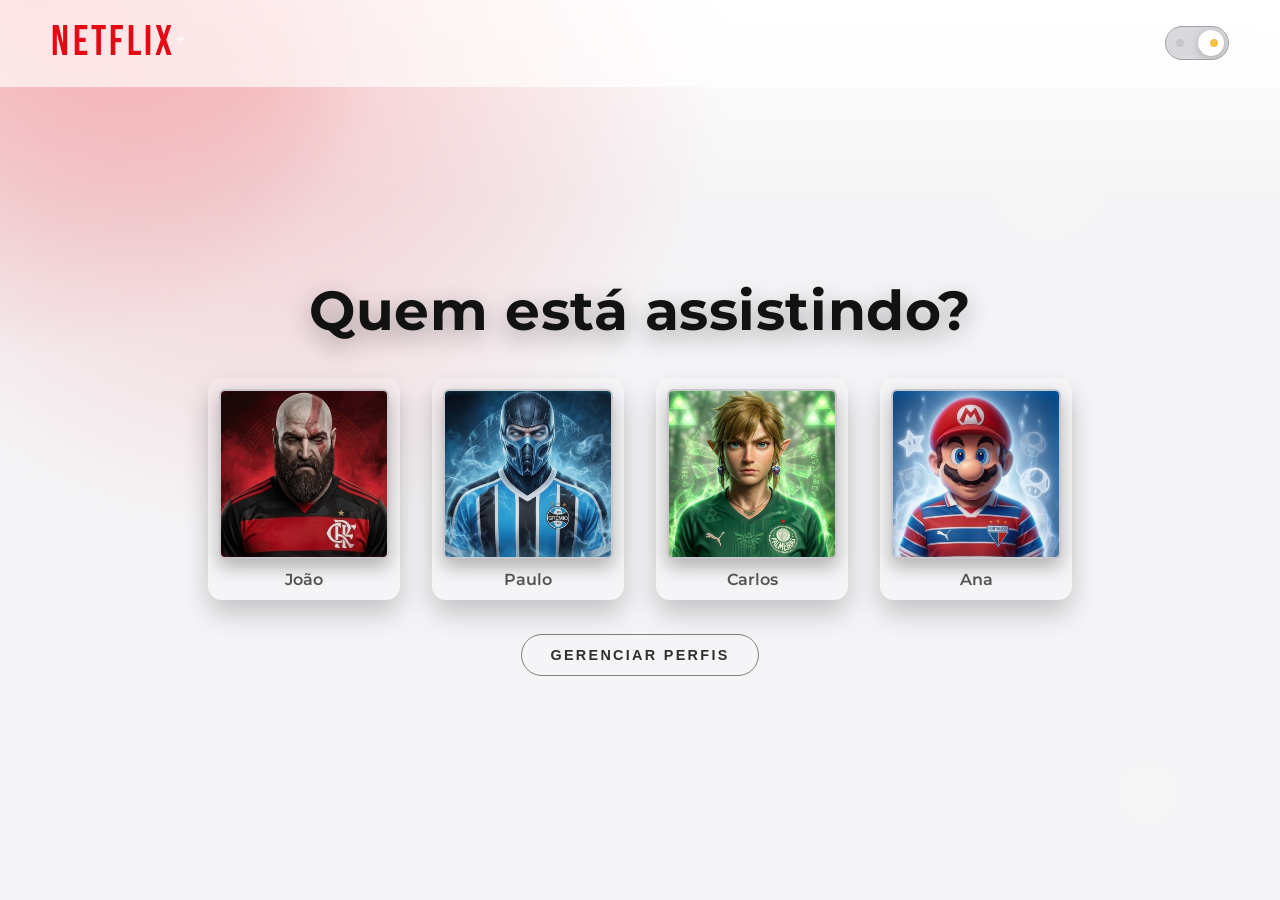
==== index.html @ 4e0b9680 "Rename IndexNet.html to index.html" ====
<!DOCTYPE html> <!-- Informa ao navegador que o documento usa HTML5 -->
<html lang="pt-br"> <!-- Define o idioma da página como português do Brasil -->

<head> <!-- Início da área de metadados/configurações da página -->
    <meta charset="UTF-8"> <!-- Define a codificação para suportar acentos e caracteres especiais -->
    <meta name="viewport" content="width=device-width, initial-scale=1.0">
    <!-- Faz o layout adaptar corretamente em celulares -->
    <title>Netflix+</title> <!-- Define o título exibido na aba do navegador -->
    <link rel="stylesheet" href="style.css"> <!-- Conecta o arquivo de estilos CSS da página -->
    <script src="script.js" defer></script> <!-- Carrega o JavaScript que controla dark/light mode -->
</head>

<body> <!-- Início do conteúdo visível para o usuário -->
    <header class="site-header"> <!-- Topo da página com a marca -->
        <p class="logo">Netflix<span class="logo-plus" aria-hidden="true">+</span></p> <!-- Marca com inspiração no logo da Netflix -->
        <button id="theme-toggle" class="theme-btn" type="button" aria-pressed="true" aria-label="Ativar modo claro" title="Alternar tema"> <!-- Botão toggle para alternar entre dark e light mode -->
            <span class="theme-toggle-thumb" aria-hidden="true"></span> <!-- Indicador visual do toggle -->
        </button>
    </header>

    <main class="profile-screen"> <!-- Conteúdo principal da página -->
        <h1>Quem está assistindo?</h1> <!-- Título principal da tela de seleção de perfis -->
        <section aria-label="Seleção de perfis"> <!-- Seção semântica com rótulo para acessibilidade -->
            <ul class="perfis"> <!-- Lista não ordenada com os perfis -->
                <li class="perfil"> <!-- Item da lista representando um perfil -->
                    <figure> <!-- Agrupa imagem e legenda do perfil -->
                        <a href="catalogo/catalogo.html"> <!-- Link para o catálogo do perfil 1 -->
                            <img src="assets/Perfil 1.png"
                                alt="Personagem Kratos com camisa do Flamengo — retrato intenso em vermelho">
                            <!-- Exibe a imagem do perfil 1; alt descreve a imagem para acessibilidade -->
                            <figcaption>João</figcaption> <!-- Nome exibido abaixo da imagem do perfil -->
                        </a>
                    </figure>
                </li>
                <li class="perfil"> <!-- Item da lista representando um perfil -->
                    <figure> <!-- Agrupa imagem e legenda do perfil -->
                        <a href="catalogo/catalogo.html"> <!-- Link para o catálogo do perfil 2 -->
                            <img src="assets/Perfil 2.png"
                                alt="Personagem Sub-Zero com camisa do Grêmio — personagem em azul e preto cercado por efeitos de gelo">
                            <!-- Exibe a imagem do perfil 2; alt descreve a imagem para acessibilidade -->
                            <figcaption>Paulo</figcaption> <!-- Nome exibido abaixo da imagem do perfil -->
                        </a>
                    </figure>
                </li>
                <li class="perfil"> <!-- Item da lista representando um perfil -->
                    <figure> <!-- Agrupa imagem e legenda do perfil -->
                        <a href="catalogo/catalogo.html"> <!-- Link para o catálogo do perfil 3 -->
                        <img src="assets/Perfil 3.png"
                            alt="Personagem Link c om camisa do Palmeiras — herói em verde com aura mágica e símbolos da Triforce ao fundo.">
                        <!-- Exibe a imagem do perfil 3; alt descreve a imagem para acessibilidade -->
                        <figcaption>Carlos</figcaption> <!-- Nome exibido abaixo da imagem do perfil -->
                        </a>
                    </figure>
                </li>
                <li class="perfil"> <!-- Item da lista representando um perfil -->
                    <figure> <!-- Agrupa imagem e legenda do perfil -->
                        <a href="catalogo/catalogo.html"> <!-- Link para o catálogo do perfil 4 -->
                            <img src="assets/Perfil 4.png"
                                alt="Personagem Mario com camisa do Fortaleza em cenário digital">
                            <!-- Exibe a imagem do perfil 4; alt descreve a imagem para acessibilidade -->
                            <figcaption>Ana</figcaption> <!-- Nome exibido abaixo da imagem do perfil -->
                        </a>
                    </figure>
                </li>
            </ul>
        </section>

        <button type="button" class="manage-btn">Gerenciar perfis</button> <!-- Botão de ação da tela de perfis -->
    </main>
</body>

</html>
---- style.css ----
@import url("https://fonts.googleapis.com/css2?family=Bebas+Neue&family=Montserrat:wght@400;500;600;700&display=swap"); /* Importa fontes da marca e interface */

:root {
    --bg-main: #141414; /* Cor base do fundo principal (modo escuro) */
    --bg-top: #0b0b0b; /* Cor da parte superior do fundo */
    --surface: #181818; /* Cor de superfícies como cards */
    --surface-border: #2a2a2a; /* Cor de borda padrão das superfícies */
    --netflix-red: #e50914; /* Vermelho principal da marca */
    --text-main: #ffffff; /* Cor principal dos textos */
    --text-muted: #b3b3b3; /* Cor de textos secundários */
    --text-hover: #f5f5f5; /* Cor de texto ao passar o mouse */
    --focus-ring: rgba(229, 9, 20, 0.45); /* Cor do contorno de foco para acessibilidade */
    --control-border: #737373; /* Cor da borda de botões/controles */
    --control-text: #b3b3b3; /* Cor do texto de botões/controles */
    --control-hover-border: #ffffff; /* Cor da borda dos controles no hover */
    --control-hover-text: #ffffff; /* Cor do texto dos controles no hover */
    --control-hover-bg: rgba(255, 255, 255, 0.06); /* Fundo dos controles no hover */
    --toggle-track-bg: #1e1e1e; /* Cor do trilho do toggle */
    --toggle-track-border: #5a5a5a; /* Cor da borda do trilho do toggle */
    --toggle-thumb-bg: #f5f5f5; /* Cor da bolinha do toggle */
    --toggle-thumb-shadow: rgba(0, 0, 0, 0.45); /* Sombra da bolinha do toggle */
    --card-glow: rgba(229, 9, 20, 0.22); /* Brilho vermelho dos cards */
    --header-bg: rgba(11, 11, 11, 0.58); /* Fundo do cabecalho com transparencia */
}

[data-theme="light"] {
    --bg-main: #f5f5f7; /* Cor base do fundo no tema claro */
    --bg-top: #ffffff; /* Cor do topo no tema claro */
    --surface: #ececef; /* Cor de superfícies no tema claro */
    --surface-border: #c7c7cc; /* Cor de borda de superfícies no tema claro */
    --text-main: #121212; /* Cor principal dos textos no tema claro */
    --text-muted: #535353; /* Cor de textos secundários no tema claro */
    --text-hover: #000000; /* Cor de texto no hover no tema claro */
    --focus-ring: rgba(229, 9, 20, 0.35); /* Cor do foco no tema claro */
    --control-border: #7f7f7f; /* Cor da borda dos controles no tema claro */
    --control-text: #303030; /* Cor do texto dos controles no tema claro */
    --control-hover-border: #121212; /* Cor da borda no hover (tema claro) */
    --control-hover-text: #121212; /* Cor do texto no hover (tema claro) */
    --control-hover-bg: rgba(0, 0, 0, 0.04); /* Fundo no hover (tema claro) */
    --toggle-track-bg: #d9d9dd; /* Cor do trilho do toggle no tema claro */
    --toggle-track-border: #9e9ea3; /* Cor da borda do trilho no tema claro */
    --toggle-thumb-bg: #ffffff; /* Cor da bolinha no tema claro */
    --toggle-thumb-shadow: rgba(0, 0, 0, 0.22); /* Sombra da bolinha no tema claro */
    --card-glow: rgba(229, 9, 20, 0.15); /* Brilho suave dos cards no tema claro */
    --header-bg: rgba(255, 255, 255, 0.65); /* Fundo do cabecalho com transparencia no tema claro */
}

* {
    margin: 0; /* Remove margens padrão dos elementos */
    padding: 0; /* Remove espaçamentos internos padrão */
    box-sizing: border-box; /* Inclui borda/padding no cálculo de largura e altura */
}

body {
    min-height: 100vh; /* Garante altura mínima igual à tela inteira */
    font-family: "Montserrat", "Helvetica Neue", Helvetica, Arial, sans-serif; /* Define fonte principal da pagina */
    color: var(--text-main); /* Aplica a cor principal de texto */
    background:
        radial-gradient(circle at 20% 8%, rgba(229, 9, 20, 0.2), transparent 36%), /* Mancha vermelha no topo esquerdo */
        radial-gradient(circle at 82% 20%, rgba(255, 255, 255, 0.06), transparent 30%), /* Ponto de luz no topo direito */
        linear-gradient(180deg, var(--bg-top) 0%, var(--bg-main) 22%); /* Degrade vertical de fundo */
    transition: background 250ms ease, color 250ms ease; /* Suaviza troca entre temas */
    position: relative; /* Base para elementos decorativos de fundo */
    overflow-x: hidden; /* Evita rolagem lateral causada pelos efeitos */
}

body.page-exit {
    opacity: 0; /* Cria fade-out ao trocar de pagina */
    transform: scale(1.015); /* Leve zoom para transicao cinematografica */
    transition: opacity 320ms ease, transform 320ms ease; /* Suaviza saida da pagina */
}

body::before,
body::after {
    content: ""; /* Cria camadas decorativas de fundo */
    position: fixed; /* Mantem os elementos presos ao viewport */
    pointer-events: none; /* Permite clicar normalmente nos elementos da pagina */
    z-index: -1; /* Mantem os elementos atras do conteudo */
}

body::before {
    width: min(44vw, 520px); /* Define tamanho maximo da forma */
    aspect-ratio: 1 / 1; /* Mantem proporcao quadrada */
    border-radius: 44% 56% 63% 37% / 39% 41% 59% 61%; /* Cria forma organica */
    background: radial-gradient(circle at 30% 30%, rgba(229, 9, 20, 0.24), rgba(229, 9, 20, 0) 70%); /* Glow vermelho */
    top: -18%; /* Posiciona no topo */
    left: -10%; /* Posiciona para fora da tela */
    filter: blur(10px); /* Suaviza bordas */
}

body::after {
    width: min(36vw, 440px); /* Define tamanho maximo da forma */
    aspect-ratio: 1 / 1; /* Mantem proporcao quadrada */
    border-radius: 48% 52% 38% 62% / 50% 36% 64% 50%; /* Cria forma organica diferente */
    background: radial-gradient(circle at 35% 35%, rgba(255, 255, 255, 0.1), rgba(255, 255, 255, 0) 72%); /* Glow claro */
    right: -12%; /* Posiciona para fora da tela */
    bottom: -20%; /* Posiciona abaixo do viewport */
    filter: blur(8px); /* Suaviza bordas */
}

.site-header {
    width: 100%; /* Faz o cabecalho ocupar toda a largura */
    padding: 22px clamp(20px, 4vw, 58px); /* Espacamento responsivo interno do cabecalho */
    display: flex; /* Ativa flexbox no cabecalho */
    align-items: center; /* Alinha itens verticalmente ao centro */
    justify-content: space-between; /* Separa logo e toggle nas extremidades */
    gap: 12px; /* Espaco entre itens do cabecalho */
    position: sticky; /* Mantem o cabecalho visivel no topo */
    top: 0; /* Posicao de fixacao */
    backdrop-filter: blur(12px); /* Efeito de vidro */
    background: var(--header-bg); /* Fundo transluscido */
    border-bottom: 1px solid rgba(255, 255, 255, 0.08); /* Linha divisoria suave */
    z-index: 10; /* Mantem o cabecalho acima do conteudo */
}

.logo {
    font-family: "Bebas Neue", "Arial Narrow", Arial, sans-serif; /* Fonte da marca */
    color: var(--netflix-red); /* Cor vermelha da logo */
    font-size: clamp(2.3rem, 3.3vw, 3.15rem); /* Tamanho responsivo da logo */
    font-weight: 400; /* Peso da fonte da logo */
    letter-spacing: 0.08em; /* Espacamento entre letras */
    text-transform: uppercase; /* Forca texto em maiusculas */
    line-height: 1; /* Altura de linha compacta da logo */
}

.logo-plus {
    display: inline-block;
    margin-left: 0.01em;
    font-size: 0.54em;
    color: rgba(255, 255, 255, 0.9);
    opacity: 0;
    transform: translateY(-0.3em) scale(0.96);
    text-shadow: 0 0 0 rgba(229, 9, 20, 0);
    animation: logo-plus-reveal 1100ms cubic-bezier(0.22, 0.61, 0.36, 1) 450ms forwards;
}

@keyframes logo-plus-reveal {
    0% {
        opacity: 0;
        transform: translateY(-0.3em) scale(0.96);
        text-shadow: 0 0 0 rgba(229, 9, 20, 0);
    }

    58% {
        opacity: 0.82;
        transform: translateY(-0.4em) scale(1.04);
        text-shadow: 0 0 6px rgba(229, 9, 20, 0.2);
    }

    100% {
        opacity: 0.74;
        transform: translateY(-0.35em) scale(1);
        text-shadow: 0 0 0 rgba(229, 9, 20, 0);
    }
}

.profile-screen {
    width: min(980px, 100%); /* Limita largura maxima mantendo responsividade */
    min-height: calc(100vh - 94px); /* Garante area principal ocupando quase toda a tela */
    display: flex; /* Ativa flexbox no container principal */
    flex-direction: column; /* Organiza elementos em coluna */
    align-items: center; /* Centraliza elementos no eixo horizontal */
    justify-content: center; /* Centraliza elementos no eixo vertical */
    gap: 34px; /* Espaco vertical entre blocos */
    margin-inline: auto; /* Centraliza horizontalmente no viewport */
    padding: 30px clamp(14px, 2.8vw, 24px) 56px; /* Espacamento interno responsivo */
}

.theme-btn {
    width: 64px; /* Largura do toggle */
    height: 34px; /* Altura do toggle */
    border: 1px solid var(--toggle-track-border); /* Borda do trilho */
    border-radius: 999px; /* Deixa o trilho arredondado */
    background: var(--toggle-track-bg); /* Cor de fundo do trilho */
    padding: 2px; /* Espaco interno para a bolinha */
    cursor: pointer; /* Cursor de botao clicavel */
    position: relative; /* Base para pseudo-elementos posicionados */
    overflow: hidden; /* Esconde partes que ultrapassem o trilho */
    box-shadow: inset 0 0 0 1px rgba(255, 255, 255, 0.06); /* Brilho interno sutil */
    transition: border-color 180ms ease, background-color 180ms ease, box-shadow 180ms ease; /* Animacoes suaves */
}

.theme-btn::before,
.theme-btn::after {
    content: ""; /* Cria elementos decorativos (icone visual de estado) */
    position: absolute; /* Posiciona dentro do toggle */
    top: 50%; /* Alinha verticalmente ao centro */
    width: 8px; /* Largura do indicador */
    height: 8px; /* Altura do indicador */
    border-radius: 50%; /* Forma circular */
    transform: translateY(-50%); /* Ajuste fino para centralizacao vertical */
    transition: opacity 180ms ease; /* Suaviza mudanca de visibilidade */
}

.theme-btn::before {
    left: 10px; /* Posiciona indicador esquerdo */
    background: #9fa2a8; /* Cor do indicador esquerdo */
    opacity: 1; /* Mantem indicador esquerdo visivel no modo escuro */
}

.theme-btn::after {
    right: 10px; /* Posiciona indicador direito */
    background: #f6c047; /* Cor do indicador direito */
    opacity: 0.35; /* Deixa indicador direito mais discreto no modo escuro */
}

.theme-btn .theme-toggle-thumb {
    display: block; /* Garante comportamento em bloco da bolinha */
    width: 26px; /* Largura da bolinha do toggle */
    height: 26px; /* Altura da bolinha do toggle */
    border-radius: 50%; /* Forma circular da bolinha */
    background: var(--toggle-thumb-bg); /* Cor da bolinha */
    transform: translateX(0); /* Posicao inicial da bolinha (modo escuro) */
    box-shadow: 0 2px 8px var(--toggle-thumb-shadow); /* Sombra para profundidade */
    transition: transform 220ms cubic-bezier(0.22, 0.8, 0.24, 1), box-shadow 180ms ease; /* Animacao suave da bolinha */
}

[data-theme="light"] .theme-btn .theme-toggle-thumb {
    transform: translateX(30px); /* Move bolinha para direita no tema claro */
}

[data-theme="light"] .theme-btn::before {
    opacity: 0.35; /* Reduz destaque do indicador esquerdo no tema claro */
}

[data-theme="light"] .theme-btn::after {
    opacity: 1; /* Destaca indicador direito no tema claro */
}

.theme-btn:hover,
.theme-btn:focus-visible {
    border-color: var(--control-hover-border); /* Destaca borda no hover/foco */
    box-shadow: inset 0 0 0 1px rgba(255, 255, 255, 0.2); /* Realca trilho no hover/foco */
}

.theme-btn:focus-visible {
    background: var(--control-hover-bg); /* Fundo adicional para estado de foco */
    outline: 3px solid var(--focus-ring); /* Contorno de foco acessivel */
    outline-offset: 3px; /* Distancia do contorno em relacao ao botao */
}

h1 {
    text-align: center; /* Centraliza o titulo */
    font-size: clamp(1.85rem, 4.7vw, 3.45rem); /* Escala responsiva do tamanho da fonte */
    font-weight: 700; /* Peso da fonte do titulo */
    letter-spacing: 0.01em; /* Pequeno espacamento entre letras */
    line-height: 1.2; /* Altura de linha do titulo */
    text-wrap: balance; /* Melhor quebra de linha em telas pequenas */
    text-shadow: 0 8px 26px rgba(0, 0, 0, 0.35); /* Sombra cinematografica do titulo */
}

.perfis {
    list-style: none; /* Remove marcadores da lista */
    display: grid; /* Usa grid para distribuir perfis */
    grid-template-columns: repeat(4, minmax(128px, 1fr)); /* Cria 4 colunas responsivas */
    gap: clamp(16px, 2.6vw, 32px); /* Espacamento entre os perfis */
    perspective: 900px; /* Cria profundidade para o efeito 3D dos cards */
}

.perfil {
    border-radius: 14px; /* Forma base para foco e sombra */
    transform: translateY(18px); /* Estado inicial para animacao de entrada */
    opacity: 0; /* Estado inicial para animacao de entrada */
    transition: transform 560ms cubic-bezier(0.19, 1, 0.22, 1), opacity 440ms ease; /* Animacao de entrada suave */
}

.perfil.is-visible {
    transform: translateY(0); /* Posicao final da animacao de entrada */
    opacity: 1; /* Torna o card visivel ao finalizar a entrada */
}

.perfil figure {
    display: flex; /* Ativa flexbox para imagem e legenda */
    flex-direction: column; /* Organiza elementos em coluna */
    align-items: center; /* Centraliza horizontalmente */
    gap: 11px; /* Espaco entre imagem e nome */
    padding: 10px; /* Cria area interna para efeito de card */
    border-radius: 14px; /* Borda arredondada do card */
    background: linear-gradient(180deg, rgba(255, 255, 255, 0.06), rgba(255, 255, 255, 0.01)); /* Fundo leve do card */
    border: 1px solid rgba(255, 255, 255, 0.08); /* Borda base do card */
    box-shadow: 0 14px 28px rgba(0, 0, 0, 0.2); /* Sombra inicial do card */
    transform: rotateX(var(--tilt-x, 0deg)) rotateY(var(--tilt-y, 0deg)); /* Rotacao dinamica controlada por JS */
    transform-style: preserve-3d; /* Mantem profundidade no efeito 3D */
    transition: transform 180ms ease, border-color 180ms ease, box-shadow 220ms ease, background 220ms ease; /* Suaviza interacoes */
}

.perfil img {
    width: clamp(112px, 15.8vw, 170px); /* Largura responsiva da foto de perfil */
    aspect-ratio: 1 / 1; /* Mantem formato quadrado */
    object-fit: cover; /* Preenche o quadro recortando excesso */
    border: 2px solid var(--surface-border); /* Borda padrão da imagem */
    border-radius: 6px; /* Arredonda levemente os cantos */
    background: var(--surface); /* Cor de fundo caso imagem nao carregue */
    box-shadow: 0 8px 18px rgba(0, 0, 0, 0.28); /* Sombra para profundidade */
    transition: border-color 200ms ease, transform 200ms ease, box-shadow 200ms ease; /* Suaviza efeitos no hover */
    position: relative; /* Permite controle de camada no 3D */
    transform: translateZ(16px); /* Destaca imagem no efeito 3D */
}

.perfil figure a {
    text-decoration: none; /* Remove o sublinhado que o navegador coloca em links */
    color: inherit; /* Herda a cor do elemento pai, evitando o roxo/azul padrão de links */
    display: flex; /* Mantém a imagem e o nome alinhados como antes */
    flex-direction: column; /* Empilha imagem em cima e nome embaixo */
    align-items: center; /* Centraliza ambos horizontalmente */
    gap: inherit; /* Mantém o espaçamento já definido no figure */
}

.perfil figcaption {
    font-size: clamp(0.95rem, 1.25vw, 1.18rem); /* Tamanho responsivo do nome do perfil */
    color: var(--text-muted); /* Cor inicial do nome */
    transition: color 180ms ease; /* Suaviza mudanca de cor no hover */
    font-weight: 600; /* Deixa nome do perfil mais forte */
    transform: translateZ(18px); /* Eleva legenda no efeito 3D */
}

.perfil:hover img,
.perfil:focus-within img {
    border-color: var(--text-main); /* Destaca borda da imagem no hover/foco */
    transform: scale(1.03) translateZ(16px); /* Aumenta e preserva profundidade da imagem */
    box-shadow: 0 12px 22px rgba(0, 0, 0, 0.36); /* Intensifica sombra ao interagir */
}

.perfil:hover figure,
.perfil:focus-within figure {
    border-color: rgba(255, 255, 255, 0.24); /* Destaca borda do card no hover */
    box-shadow: 0 18px 34px rgba(0, 0, 0, 0.32), 0 0 0 1px rgba(255, 255, 255, 0.06), 0 0 32px var(--card-glow); /* Glow no card */
    background: linear-gradient(180deg, rgba(255, 255, 255, 0.13), rgba(255, 255, 255, 0.03)); /* Fundo mais vivo no hover */
}

.perfil:hover figcaption,
.perfil:focus-within figcaption {
    color: var(--text-hover); /* Clareia nome do perfil ao interagir */
}

.perfil:focus-within {
    outline: 3px solid var(--focus-ring); /* Mostra foco acessivel em navegacao por teclado */
    outline-offset: 6px; /* Afasta contorno de foco do elemento */
    border-radius: 10px; /* Arredonda contorno do foco */
}

.manage-btn {
    border: 1px solid var(--control-border); /* Borda do botao */
    background: transparent; /* Fundo transparente do botao */
    color: var(--control-text); /* Cor do texto do botao */
    padding: 12px 28px; /* Espacamento interno do botao */
    font-size: 0.9rem; /* Tamanho da fonte do botao */
    font-weight: 600; /* Peso da fonte do botao */
    letter-spacing: 0.16em; /* Espacamento entre letras */
    text-transform: uppercase; /* Texto em maiusculas */
    cursor: pointer; /* Cursor de clique */
    border-radius: 999px; /* Torna o botao em formato pill */
    transition: border-color 160ms ease, color 160ms ease, background-color 160ms ease, transform 160ms ease, box-shadow 160ms ease; /* Animacoes suaves no hover */
}

.manage-btn:hover,
.manage-btn:focus-visible {
    border-color: var(--control-hover-border); /* Destaca borda ao interagir */
    color: var(--control-hover-text); /* Destaca texto ao interagir */
    background: var(--control-hover-bg); /* Aplica fundo de hover/foco */
    transform: translateY(-2px); /* Eleva botao ao interagir */
    box-shadow: 0 8px 18px rgba(0, 0, 0, 0.2); /* Adiciona profundidade ao botao */
}

.manage-btn:focus-visible {
    outline: 3px solid var(--focus-ring); /* Define contorno de foco acessivel */
    outline-offset: 3px; /* Distancia do contorno de foco */
}

@media (max-width: 900px) {
    .perfis {
        grid-template-columns: repeat(2, minmax(124px, 1fr)); /* Em telas menores usa 2 colunas */
    }

    .profile-screen {
        width: min(760px, 100%); /* Ajusta area principal em tablets */
    }
}

@media (max-width: 520px) {
    .site-header {
        padding-top: 18px; /* Ajusta espacamento superior no mobile */
        padding-bottom: 12px; /* Ajusta espacamento inferior no mobile */
    }

    .theme-btn {
        width: 58px; /* Reduz largura do toggle no mobile */
        height: 32px; /* Reduz altura do toggle no mobile */
    }

    .theme-btn .theme-toggle-thumb {
        width: 24px; /* Reduz tamanho da bolinha no mobile */
        height: 24px; /* Reduz tamanho da bolinha no mobile */
    }

    [data-theme="light"] .theme-btn .theme-toggle-thumb {
        transform: translateX(26px); /* Ajusta deslocamento da bolinha no mobile */
    }

    .profile-screen {
        justify-content: flex-start; /* Inicia conteudo no topo em telas pequenas */
        gap: 24px; /* Ajusta espacamento entre blocos no mobile */
        padding-top: 20px; /* Ajusta padding superior no mobile */
    }

    h1 {
        margin-bottom: 0; /* Remove margem inferior extra do titulo no mobile */
    }

    .perfis {
        gap: 16px; /* Ajusta espacamento da grade de perfis no mobile */
    }

    .perfil figure {
        padding: 8px; /* Reduz area interna dos cards no mobile */
    }

    .manage-btn {
        margin-top: 2px; /* Pequeno espacamento acima do botao no mobile */
        padding-inline: 20px; /* Ajusta padding horizontal do botao no mobile */
        letter-spacing: 0.11em; /* Reduz espacamento entre letras no mobile */
    }
}

@media (prefers-reduced-motion: reduce) {
    *,
    *::before,
    *::after {
        animation-duration: 0.01ms !important; /* Reduz animacoes para acessibilidade */
        animation-iteration-count: 1 !important; /* Evita repeticoes de animacao */
        transition-duration: 0.01ms !important; /* Reduz duracao de transicoes */
        scroll-behavior: auto !important; /* Evita scroll animado */
    }

    .perfil {
        transform: none; /* Remove deslocamento inicial da animacao */
        opacity: 1; /* Mantem cards visiveis sem animacao */
    }

    .logo-plus {
        animation: none; /* Evita animacao continua para usuarios com reducao de movimento */
        transform: translateY(-0.35em);
        opacity: 0.84;
        text-shadow: none;
    }
}
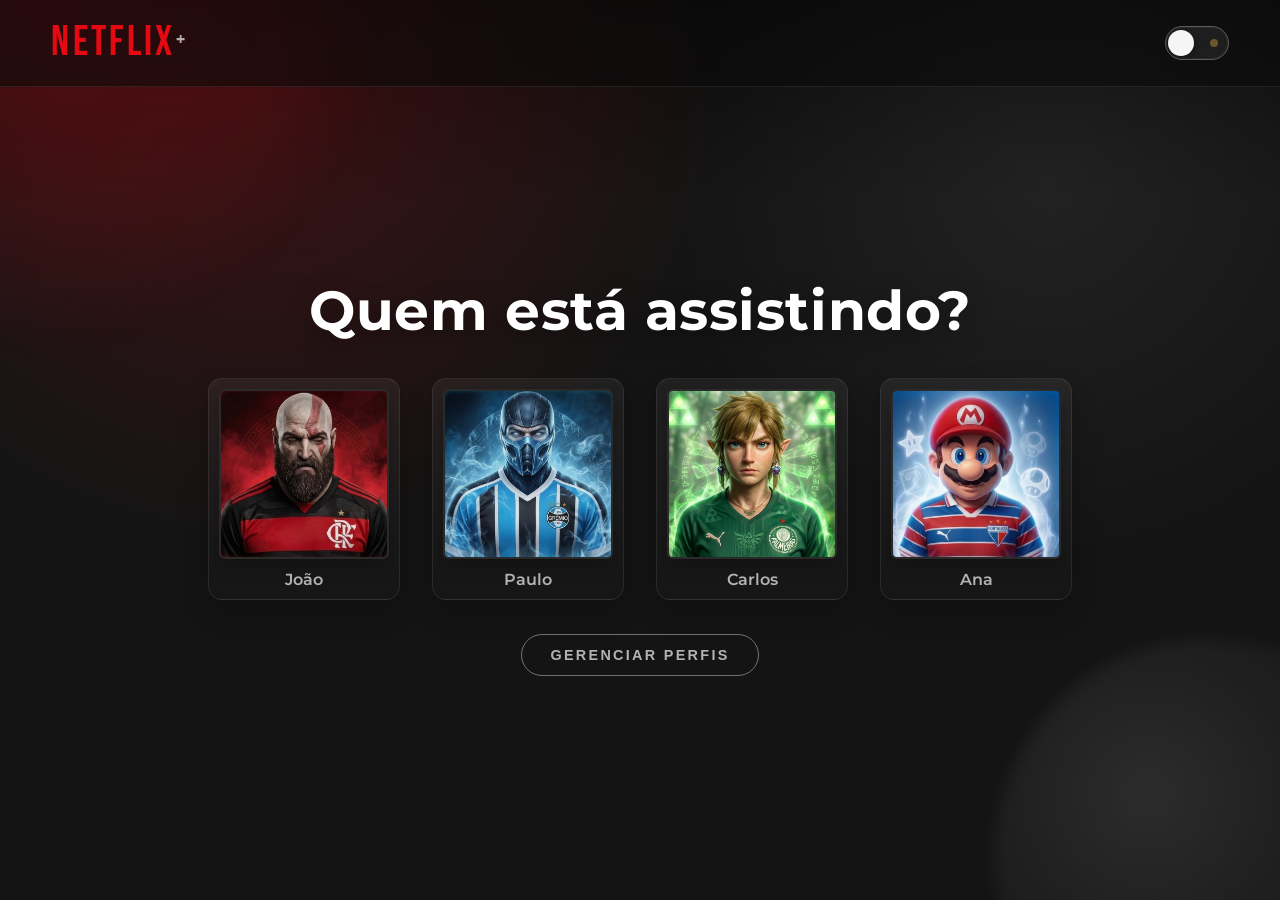
==== commit f48ee952: "Add files via upload Atualiza site Netflix+" ====
--- a/index.html
+++ b/index.html
@@ -69,4 +69,4 @@
     </main>
 </body>
 
-</html>
+</html>
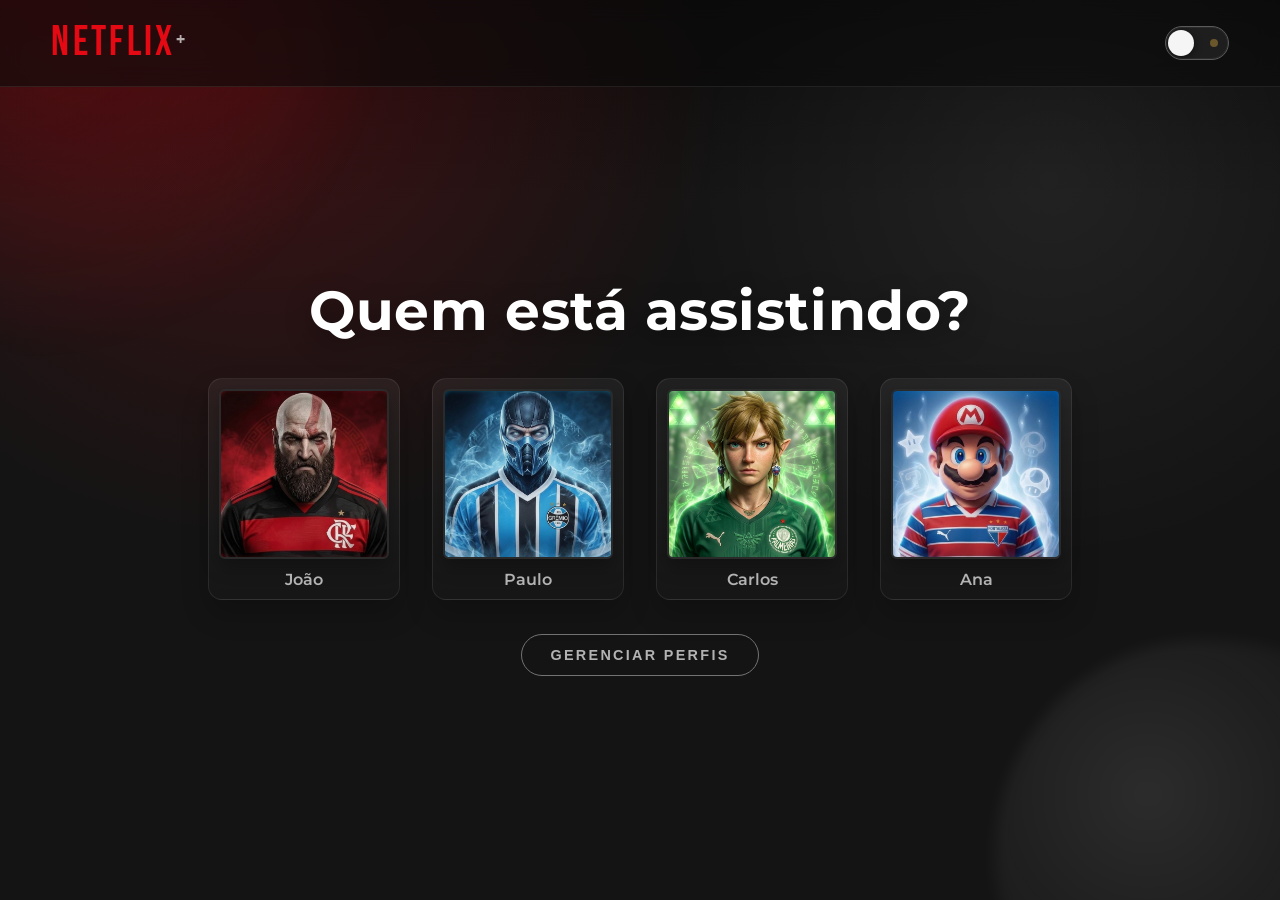
==== commit 418fb611: "Add files via upload Atualiza site Netflix+" ====
--- a/index.html
+++ b/index.html
@@ -1,5 +1,5 @@
 <!DOCTYPE html> <!-- Informa ao navegador que o documento usa HTML5 -->
-<html lang="pt-br"> <!-- Define o idioma da página como português do Brasil -->
+<html lang="pt-br" data-theme="dark"> <!-- Define o idioma da página como português do Brasil -->
 
 <head> <!-- Início da área de metadados/configurações da página -->
     <meta charset="UTF-8"> <!-- Define a codificação para suportar acentos e caracteres especiais -->
